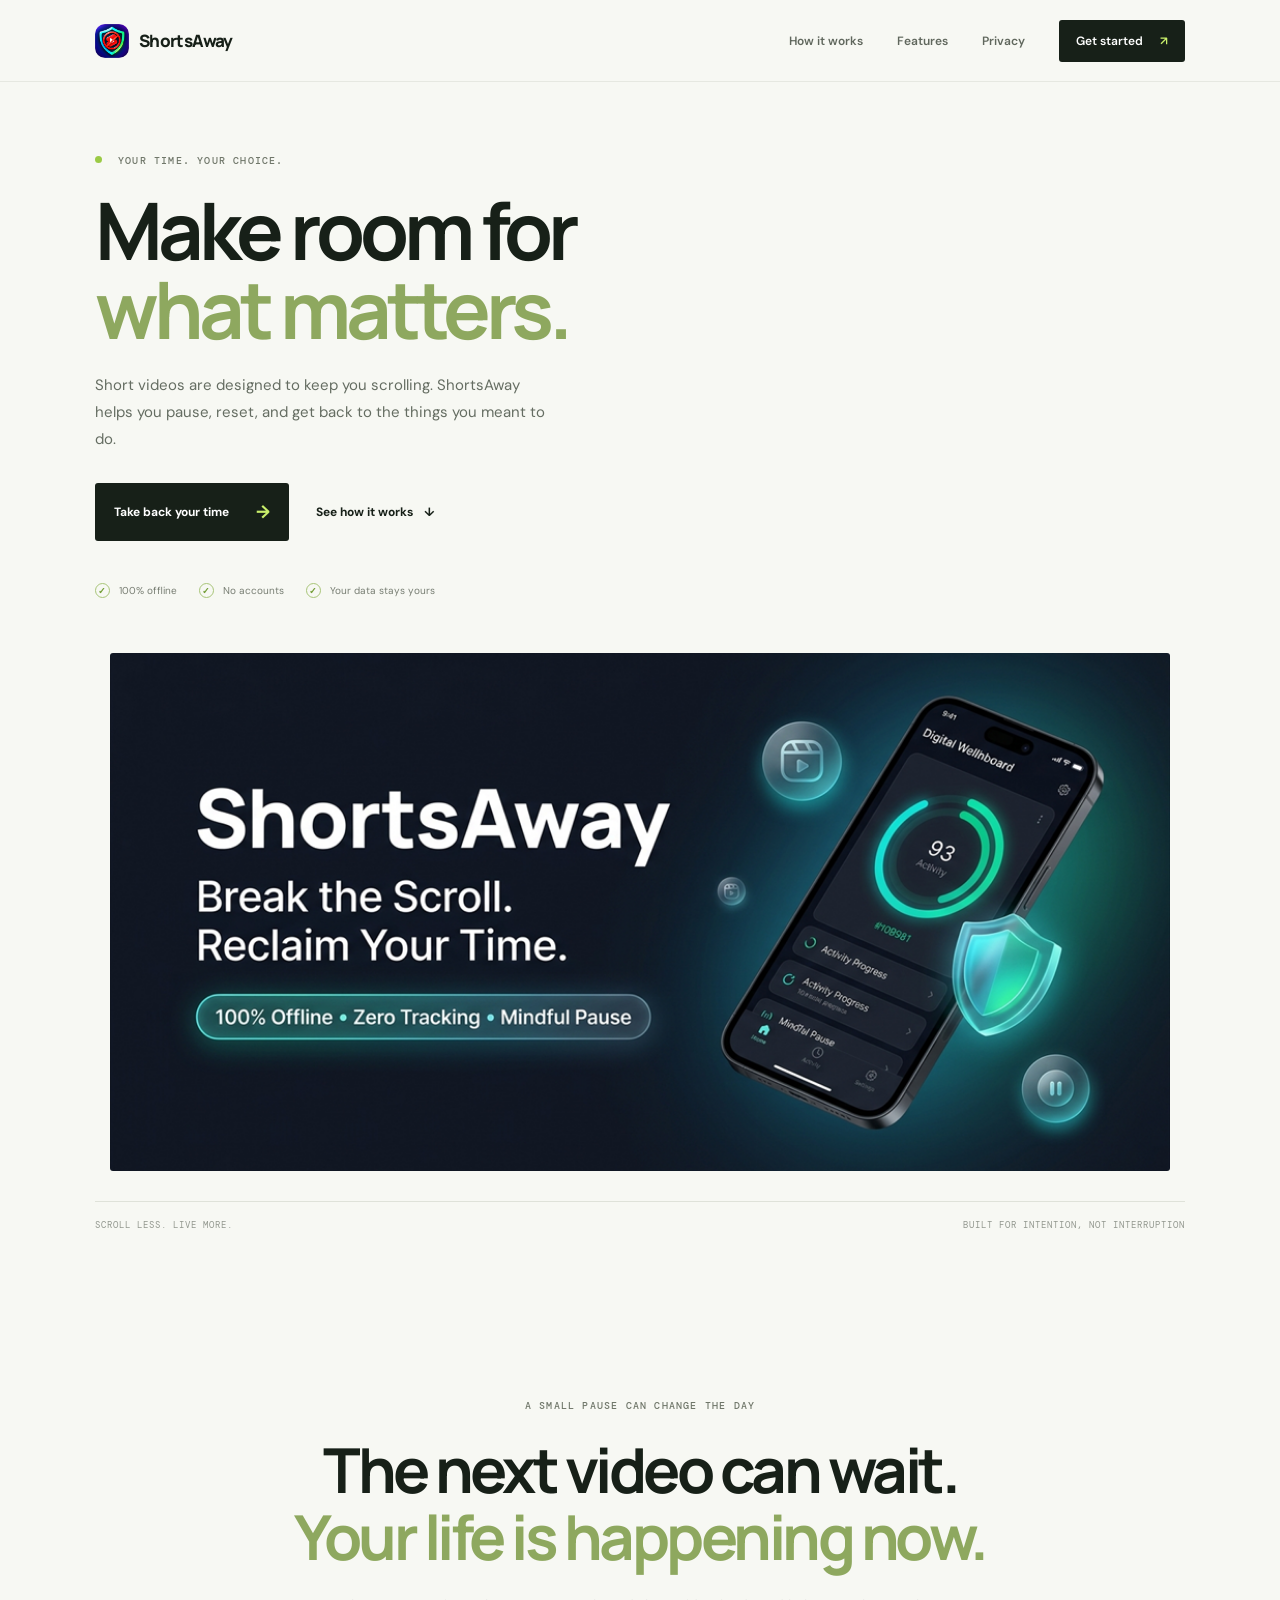
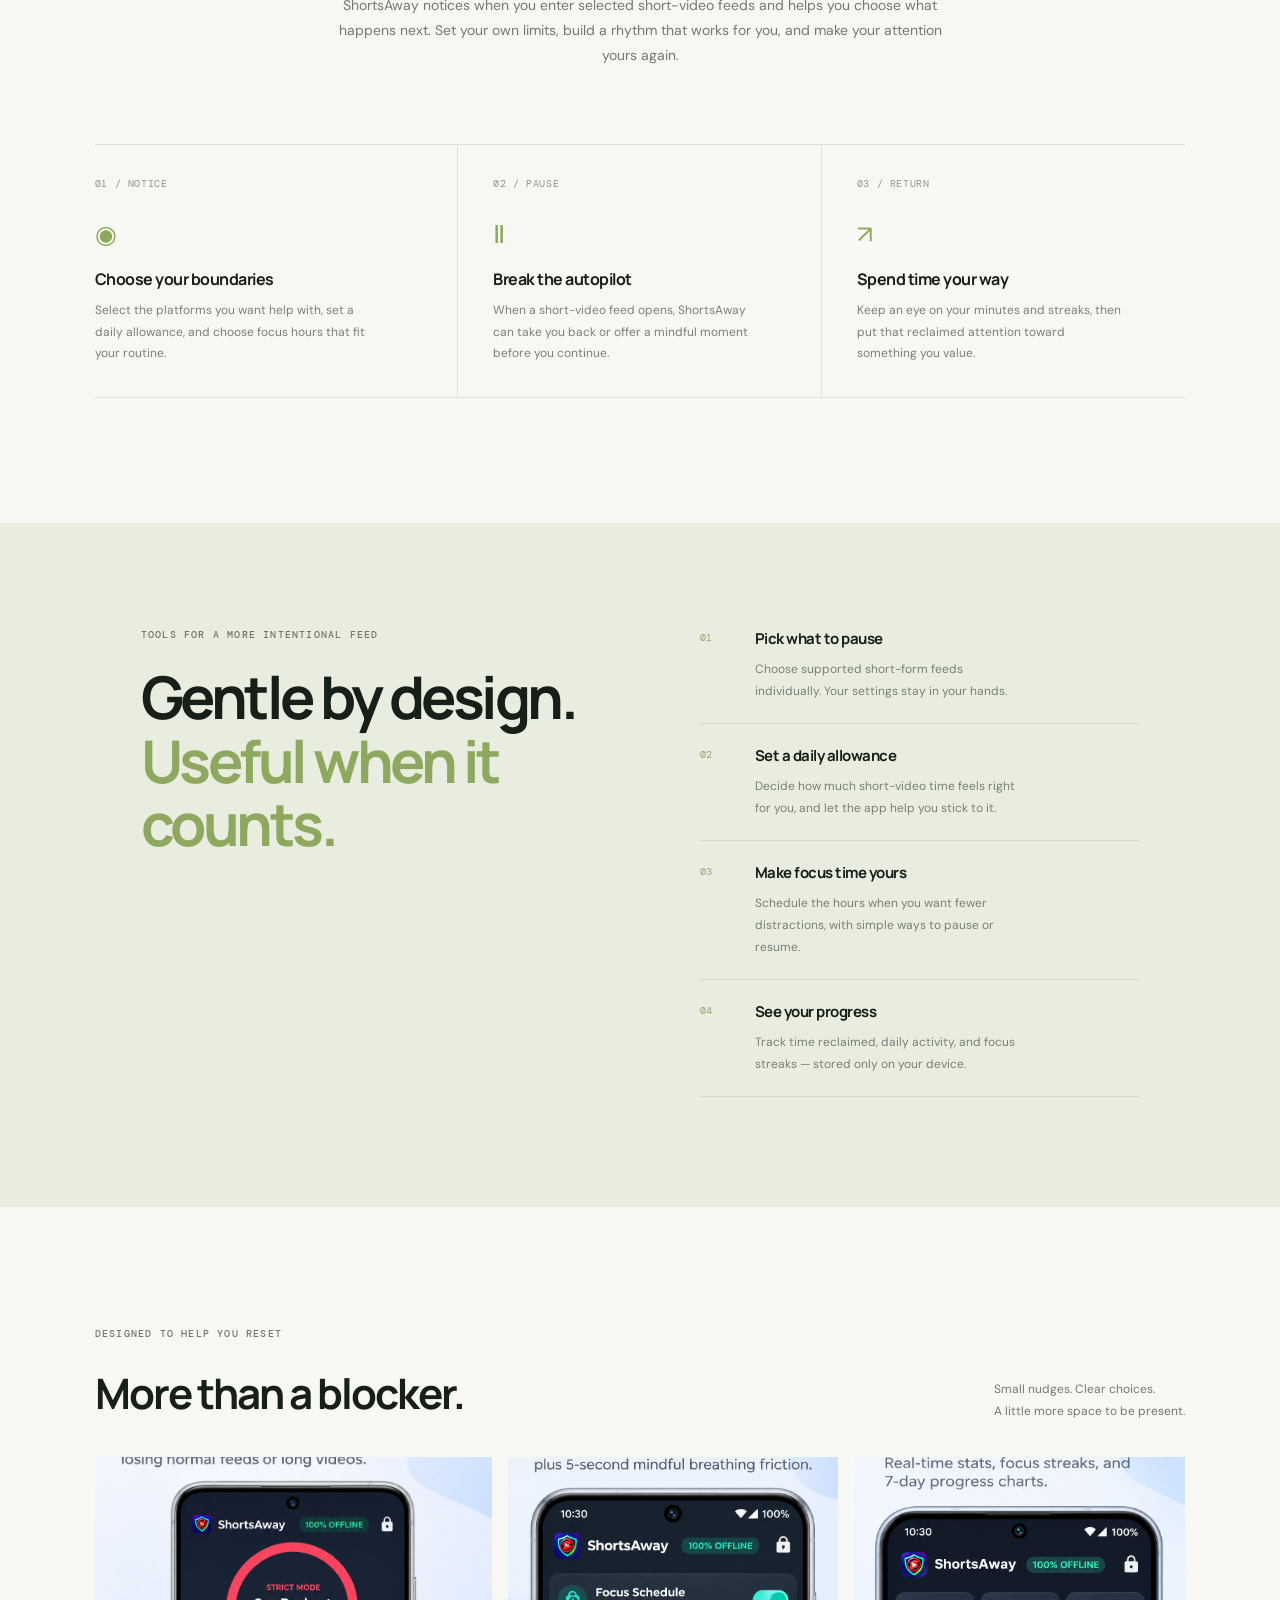
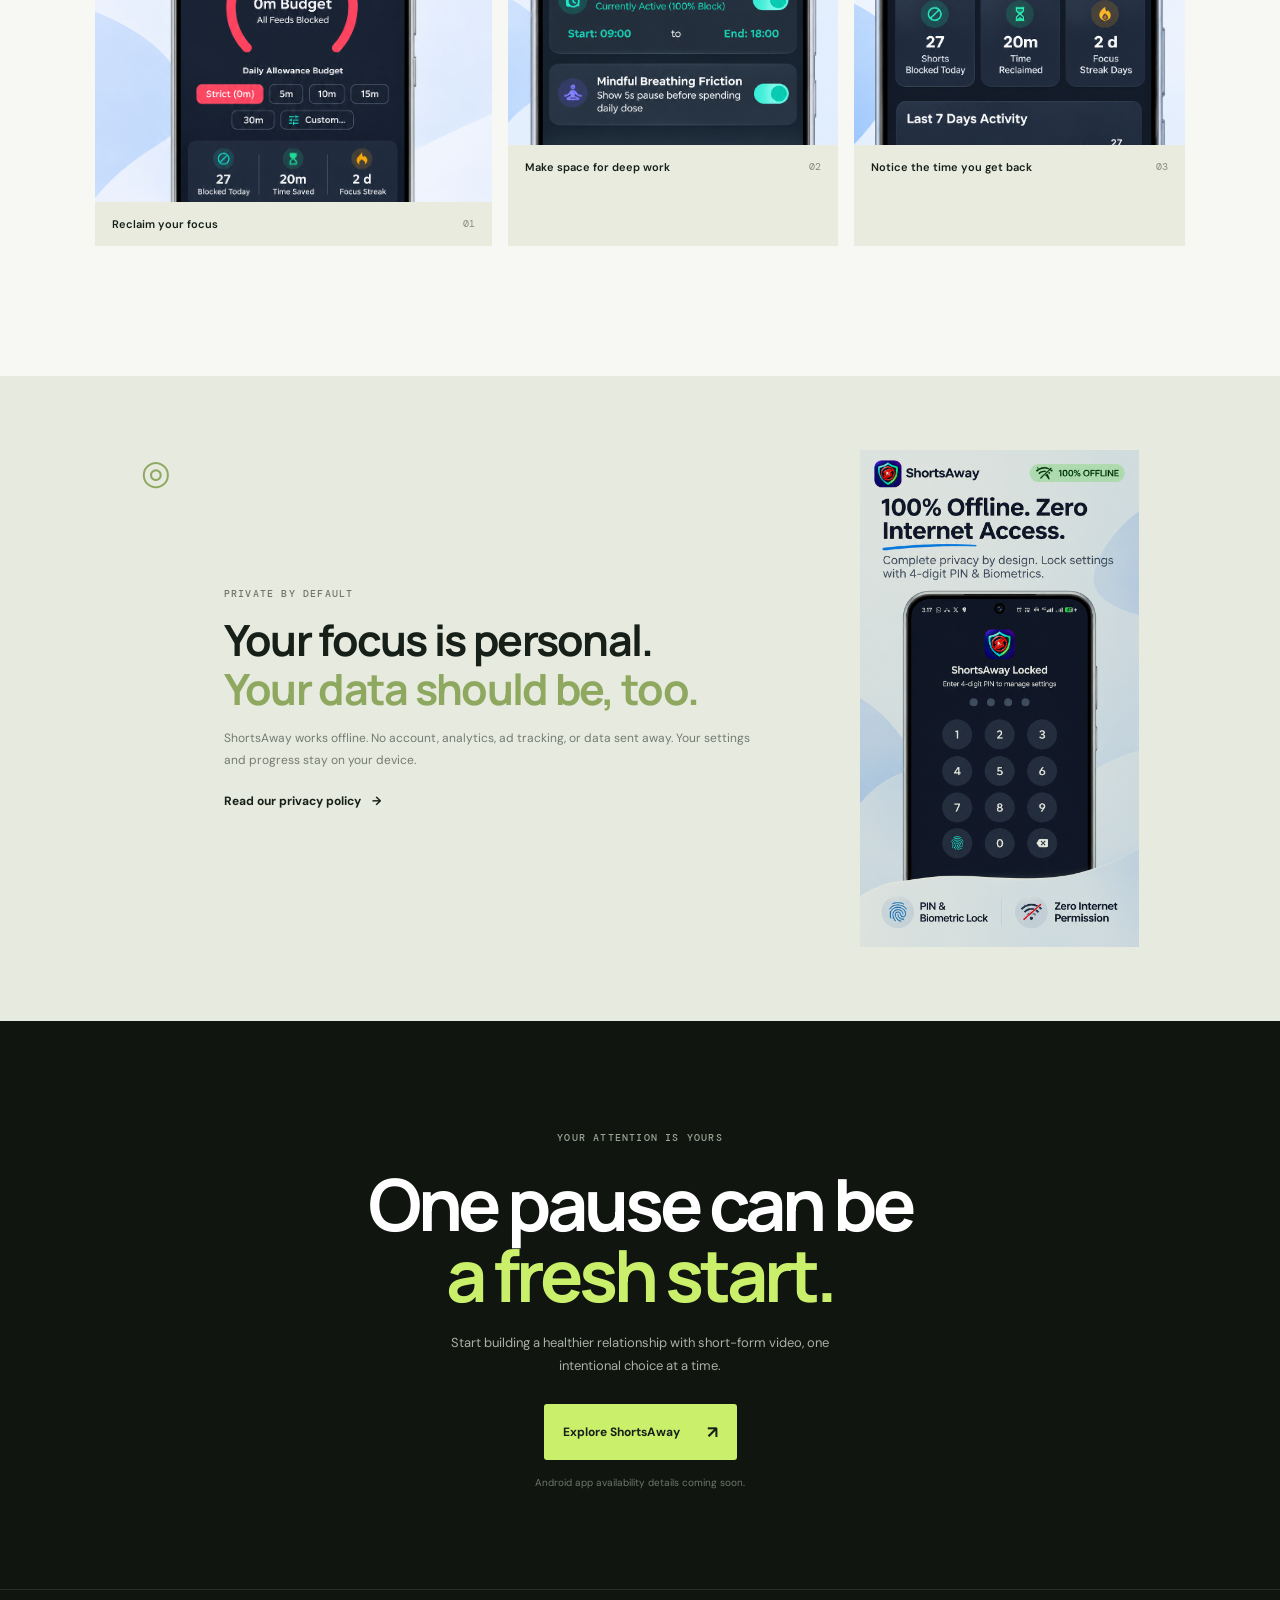
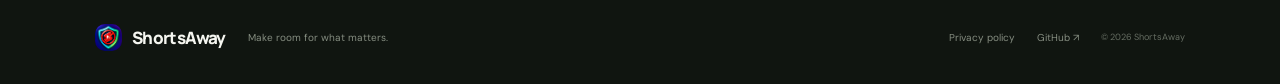
==== index.html @ 8b2a844a "Create ShortsAway GitHub Pages site" ====
<!doctype html>
<html lang="en">
<head>
  <meta charset="utf-8">
  <meta name="viewport" content="width=device-width, initial-scale=1">
  <meta name="theme-color" content="#10130f">
  <meta name="description" content="ShortsAway helps you break the short-form scroll with mindful pauses, daily limits, and platform controls — privately, right on your device.">
  <title>ShortsAway — Make room for what matters</title>
  <link rel="icon" href="assets/ShortsAway-1mb-icon.png" type="image/png">
  <link rel="stylesheet" href="styles.css">
</head>
<body>
  <header class="topbar">
    <a class="brand" href="#top" aria-label="ShortsAway home"><img src="assets/ShortsAway-1mb-icon.png" alt=""><span>ShortsAway</span></a>
    <nav aria-label="Main navigation"><a href="#how">How it works</a><a href="#features">Features</a><a href="privacy.html">Privacy</a><a class="nav-cta" href="#get-started">Get started <span aria-hidden="true">↗</span></a></nav>
  </header>
  <main id="top">
    <section class="hero">
      <div class="hero-copy">
        <p class="eyebrow"><span class="dot"></span> YOUR TIME. YOUR CHOICE.</p>
        <h1>Make room for<br><span>what matters.</span></h1>
        <p class="intro">Short videos are designed to keep you scrolling. ShortsAway helps you pause, reset, and get back to the things you meant to do.</p>
        <div class="hero-actions"><a class="button button-primary" href="#get-started">Take back your time <span aria-hidden="true">→</span></a><a class="text-link" href="#how">See how it works <span aria-hidden="true">↓</span></a></div>
        <div class="trust-row"><span><b class="check">✓</b> 100% offline</span><span><b class="check">✓</b> No accounts</span><span><b class="check">✓</b> Your data stays yours</span></div>
      </div>
      <div class="hero-art"><img src="assets/shortsaway_feature_graphic_1024x500.png" alt="ShortsAway: reclaim your focus with mindful breaks from short-form video"></div>
      <div class="hero-foot"><span>SCROLL LESS. LIVE MORE.</span><span>BUILT FOR INTENTION, NOT INTERRUPTION</span></div>
    </section>
    <section class="manifesto" id="how">
      <p class="eyebrow">A SMALL PAUSE CAN CHANGE THE DAY</p>
      <h2>The next video can wait.<br><span>Your life is happening now.</span></h2>
      <p>ShortsAway notices when you enter selected short-video feeds and helps you choose what happens next. Set your own limits, build a rhythm that works for you, and make your attention yours again.</p>
      <div class="steps">
        <article><span class="step-no">01 / NOTICE</span><div class="step-icon">◉</div><h3>Choose your boundaries</h3><p>Select the platforms you want help with, set a daily allowance, and choose focus hours that fit your routine.</p></article>
        <article><span class="step-no">02 / PAUSE</span><div class="step-icon">Ⅱ</div><h3>Break the autopilot</h3><p>When a short-video feed opens, ShortsAway can take you back or offer a mindful moment before you continue.</p></article>
        <article><span class="step-no">03 / RETURN</span><div class="step-icon">↗</div><h3>Spend time your way</h3><p>Keep an eye on your minutes and streaks, then put that reclaimed attention toward something you value.</p></article>
      </div>
    </section>
    <section class="feature-band" id="features">
      <div class="feature-heading"><p class="eyebrow">TOOLS FOR A MORE INTENTIONAL FEED</p><h2>Gentle by design.<br><span>Useful when it counts.</span></h2></div>
      <div class="feature-list">
        <article><span class="feature-mark">01</span><div><h3>Pick what to pause</h3><p>Choose supported short-form feeds individually. Your settings stay in your hands.</p></div></article>
        <article><span class="feature-mark">02</span><div><h3>Set a daily allowance</h3><p>Decide how much short-video time feels right for you, and let the app help you stick to it.</p></div></article>
        <article><span class="feature-mark">03</span><div><h3>Make focus time yours</h3><p>Schedule the hours when you want fewer distractions, with simple ways to pause or resume.</p></div></article>
        <article><span class="feature-mark">04</span><div><h3>See your progress</h3><p>Track time reclaimed, daily activity, and focus streaks — stored only on your device.</p></div></article>
      </div>
    </section>
    <section class="gallery" aria-label="ShortsAway in action">
      <div class="gallery-head"><div><p class="eyebrow">DESIGNED TO HELP YOU RESET</p><h2>More than a blocker.</h2></div><p>Small nudges. Clear choices.<br>A little more space to be present.</p></div>
      <div class="gallery-grid">
        <figure class="gallery-card card-tall"><img src="assets/ShortsAway_ Reclaim Your Focus.png" alt="Reclaim your focus with ShortsAway"><figcaption>Reclaim your focus <span>01</span></figcaption></figure>
        <figure class="gallery-card"><img src="assets/ShortsAway Deep Work Poster.png" alt="ShortsAway deep work mode"><figcaption>Make space for deep work <span>02</span></figcaption></figure>
        <figure class="gallery-card"><img src="assets/Track Every Minute Saved.png" alt="Track every minute saved"><figcaption>Notice the time you get back <span>03</span></figcaption></figure>
      </div>
    </section>
    <section class="privacy-callout">
      <div class="privacy-symbol">◎</div><div><p class="eyebrow">PRIVATE BY DEFAULT</p><h2>Your focus is personal.<br><span>Your data should be, too.</span></h2><p>ShortsAway works offline. No account, analytics, ad tracking, or data sent away. Your settings and progress stay on your device.</p><a class="text-link" href="privacy.html">Read our privacy policy <span aria-hidden="true">→</span></a></div>
      <img class="privacy-art" src="assets/ShortsAway_ Privacy by Design.png" alt="ShortsAway privacy by design">
    </section>
    <section class="closing" id="get-started">
      <p class="eyebrow">YOUR ATTENTION IS YOURS</p><h2>One pause can be<br><span>a fresh start.</span></h2>
      <p>Start building a healthier relationship with short-form video, one intentional choice at a time.</p>
      <a class="button button-light" href="https://github.com/jaimurugan-p/ShortsAway-web" target="_blank" rel="noopener">Explore ShortsAway <span aria-hidden="true">↗</span></a>
      <small>Android app availability details coming soon.</small>
    </section>
  </main>
  <footer><a class="brand" href="#top"><img src="assets/ShortsAway-1mb-icon.png" alt=""><span>ShortsAway</span></a><span>Make room for what matters.</span><div><a href="privacy.html">Privacy policy</a><a href="https://github.com/jaimurugan-p/ShortsAway-web" target="_blank" rel="noopener">GitHub ↗</a></div><small>© 2026 ShortsAway</small></footer>
</body>
</html>
---- styles.css ----
@import url('https://fonts.googleapis.com/css2?family=DM+Mono:wght@400;500&family=DM+Sans:wght@400;500;600;700&family=Manrope:wght@400;500;600;700;800&display=swap');
:root{--ink:#172018;--muted:#777d73;--paper:#f7f8f3;--green:#c9ef6b;--dark:#101510;--line:#dfe2d9;--sans:'DM Sans',Arial,sans-serif;--display:Manrope,'DM Sans',sans-serif;--mono:'DM Mono',monospace}*{box-sizing:border-box}html{scroll-behavior:smooth}body{margin:0;background:var(--paper);color:var(--ink);font-family:var(--sans);-webkit-font-smoothing:antialiased}a{color:inherit;text-decoration:none}.topbar{height:82px;padding:0 7.4%;display:flex;align-items:center;justify-content:space-between;border-bottom:1px solid #e6e8e1;background:var(--paper)}.brand{display:flex;align-items:center;gap:10px;font:800 17px var(--display);letter-spacing:-.6px}.brand img{width:34px;height:34px;object-fit:contain;border-radius:10px}.topbar nav{display:flex;gap:34px;align-items:center;font-size:12px;font-weight:600}.topbar nav a:not(.nav-cta){color:#60675d}.topbar nav a:hover,.text-link:hover,footer a:hover{color:#71982f}.nav-cta{background:var(--ink);color:white;padding:13px 17px;border-radius:3px}.nav-cta span{padding-left:14px;color:var(--green)}.hero{padding:72px 7.4% 20px;position:relative;max-width:1600px;margin:auto}.hero-copy{max-width:690px;position:relative;z-index:1}.eyebrow{font:500 10px var(--mono);letter-spacing:1.2px;color:#70776a;margin:0 0 24px}.dot{display:inline-block;width:7px;height:7px;border-radius:50%;background:#9bca45;margin-right:9px;vertical-align:1px}.hero h1,.manifesto h2,.feature-heading h2,.closing h2{font:700 clamp(48px,6.2vw,82px)/.99 var(--display);letter-spacing:-5px;margin:0}.hero h1 span,.manifesto h2 span,.feature-heading h2 span{color:#8ea85f}.intro{font-size:15px;line-height:1.8;color:#656d62;max-width:465px;margin:24px 0}.hero-actions{display:flex;align-items:center;gap:27px;margin-top:30px}.button{display:inline-flex;align-items:center;gap:27px;padding:17px 19px;border-radius:3px;font-size:12px;font-weight:700}.button-primary{background:var(--ink);color:white}.button-primary span{color:var(--green);font-size:18px}.text-link{font-size:12px;font-weight:700}.text-link span{margin-left:8px}.trust-row{display:flex;gap:22px;flex-wrap:wrap;margin-top:42px;font-size:10px;color:#777d72}.check{display:inline-grid;place-items:center;border:1px solid #a8c578;color:#719c34;border-radius:50%;font-size:9px;width:15px;height:15px;margin-right:6px}.hero-art{position:relative;margin:55px auto 0;max-width:1060px}.hero-art img{width:100%;display:block;border-radius:3px}.hero-foot{border-top:1px solid var(--line);margin-top:30px;padding:17px 0 3px;display:flex;justify-content:space-between;color:#92978e;font:9px var(--mono);letter-spacing:1px}.manifesto{padding:145px 7.4% 125px;text-align:center}.manifesto .eyebrow{margin-bottom:25px}.manifesto h2,.feature-heading h2{font-size:clamp(39px,5vw,62px);letter-spacing:-3.5px;line-height:1.08}.manifesto>p:not(.eyebrow){max-width:610px;margin:22px auto 0;color:#73796e;line-height:1.8;font-size:14px}.steps{display:grid;grid-template-columns:repeat(3,1fr);gap:0;text-align:left;margin-top:76px;border-top:1px solid var(--line);border-bottom:1px solid var(--line)}.steps article{padding:26px 35px 32px;border-right:1px solid var(--line)}.steps article:first-child{padding-left:0}.steps article:last-child{border:0}.step-no,.feature-mark{font:10px var(--mono);letter-spacing:.6px;color:#8e9587}.step-icon{font-size:25px;color:#8ba958;margin:26px 0 17px}.steps h3,.feature-list h3{font:700 16px var(--display);letter-spacing:-.5px;margin:0 0 10px}.steps p,.feature-list p{font-size:12px;line-height:1.8;color:#788075;margin:0;max-width:270px}.feature-band{background:#e9eddf;padding:105px 11% 110px;display:grid;grid-template-columns:1fr 1fr;gap:12%}.feature-heading h2{font-size:clamp(38px,4.6vw,59px)}.feature-list article{display:grid;grid-template-columns:55px 1fr;padding:21px 0;border-bottom:1px solid #d4dacb}.feature-list article:first-child{padding-top:0}.feature-mark{padding-top:3px;color:#91a36d}.feature-list h3{font-size:15px}.gallery{padding:120px 7.4% 130px}.gallery-head{display:flex;align-items:end;justify-content:space-between;margin-bottom:35px}.gallery-head h2{font:700 42px var(--display);letter-spacing:-2px;margin:0}.gallery-head>p{font-size:12px;line-height:1.8;color:#73796e;margin:0}.gallery-grid{display:grid;grid-template-columns:1.2fr 1fr 1fr;gap:16px}.gallery-card{margin:0;background:#e9ebdf;min-width:0}.gallery-card img{width:100%;aspect-ratio:1.15;display:block;object-fit:cover}.gallery-card.card-tall img{aspect-ratio:1.15}.gallery-card figcaption{padding:15px 17px;display:flex;justify-content:space-between;font-size:11px;font-weight:600}.gallery-card figcaption span{font:10px var(--mono);color:#858c7d}.privacy-callout{background:#e7eadf;display:grid;grid-template-columns:55px 1fr minmax(180px,28%);gap:28px;align-items:center;padding:74px 11%}.privacy-symbol{font-size:34px;color:#8ea85f;align-self:start}.privacy-callout .eyebrow{margin-bottom:16px}.privacy-callout h2{font:700 clamp(28px,3.4vw,43px)/1.13 var(--display);letter-spacing:-1.7px;margin:0}.privacy-callout h2 span{color:#8ea85f}.privacy-callout>div>p:not(.eyebrow){max-width:530px;font-size:12px;line-height:1.8;color:#747b70;margin:15px 0}.privacy-callout .text-link{display:inline-block;margin-top:7px}.privacy-art{width:100%;mix-blend-mode:multiply}.closing{padding:110px 20px 100px;text-align:center;background:var(--dark);color:white}.closing .eyebrow{color:#9aa393}.closing h2{font-size:clamp(47px,6vw,72px);letter-spacing:-4px}.closing h2 span{color:var(--green)}.closing>p:not(.eyebrow){max-width:430px;margin:20px auto 27px;color:#aab0a4;font-size:13px;line-height:1.8}.button-light{background:var(--green);color:var(--ink)}.button-light span{font-size:17px}.closing small{display:block;color:#6e776b;font-size:10px;margin-top:16px}footer{min-height:95px;padding:22px 7.4%;display:flex;align-items:center;gap:22px;border-top:1px solid #2a3028;background:var(--dark);color:#858d80;font-size:10px}footer .brand{color:#f5f6f0}footer .brand img{width:27px;height:27px}footer>div{margin-left:auto;display:flex;gap:22px}footer small{font-size:9px;color:#656d62}
@media(max-width:760px){.topbar{height:68px;padding:0 5%}.topbar nav{gap:15px;font-size:11px}.topbar nav a:nth-child(1),.topbar nav a:nth-child(2){display:none}.nav-cta{padding:11px 12px}.hero{padding:65px 6% 15px}.hero h1{font-size:58px;letter-spacing:-3.7px}.hero-art{margin-top:40px}.trust-row{gap:12px}.hero-foot{font-size:7px;letter-spacing:.5px}.manifesto{padding:95px 7% 80px}.manifesto h2,.feature-heading h2{letter-spacing:-2px}.steps{grid-template-columns:1fr;margin-top:50px}.steps article,.steps article:first-child{padding:23px 0;border-right:0;border-bottom:1px solid var(--line)}.steps article:last-child{border-bottom:0}.step-icon{margin:14px 0 10px}.feature-band{padding:76px 7%;grid-template-columns:1fr;gap:42px}.gallery{padding:82px 6%}.gallery-head{display:block}.gallery-head h2{font-size:36px}.gallery-head>p{margin-top:13px}.gallery-grid{grid-template-columns:1fr 1fr;gap:10px}.gallery-card:first-child{grid-column:span 2}.gallery-card img{aspect-ratio:1}.gallery-card:first-child img{aspect-ratio:1.45}.gallery-card figcaption{padding:12px;font-size:10px}.privacy-callout{padding:60px 7%;grid-template-columns:30px 1fr;gap:14px}.privacy-art{display:none}.closing{padding:80px 8%}.closing h2{letter-spacing:-2.5px}footer{padding:23px 6%;display:grid;grid-template-columns:1fr auto;gap:12px}footer>span{display:none}footer>div{margin:0;gap:12px}footer small{grid-column:1/-1}}
@media(max-width:390px){.hero h1{font-size:50px}.text-link{font-size:11px}.hero-actions{gap:17px}.trust-row{font-size:9px}.hero-foot span:last-child{max-width:130px;text-align:right}}
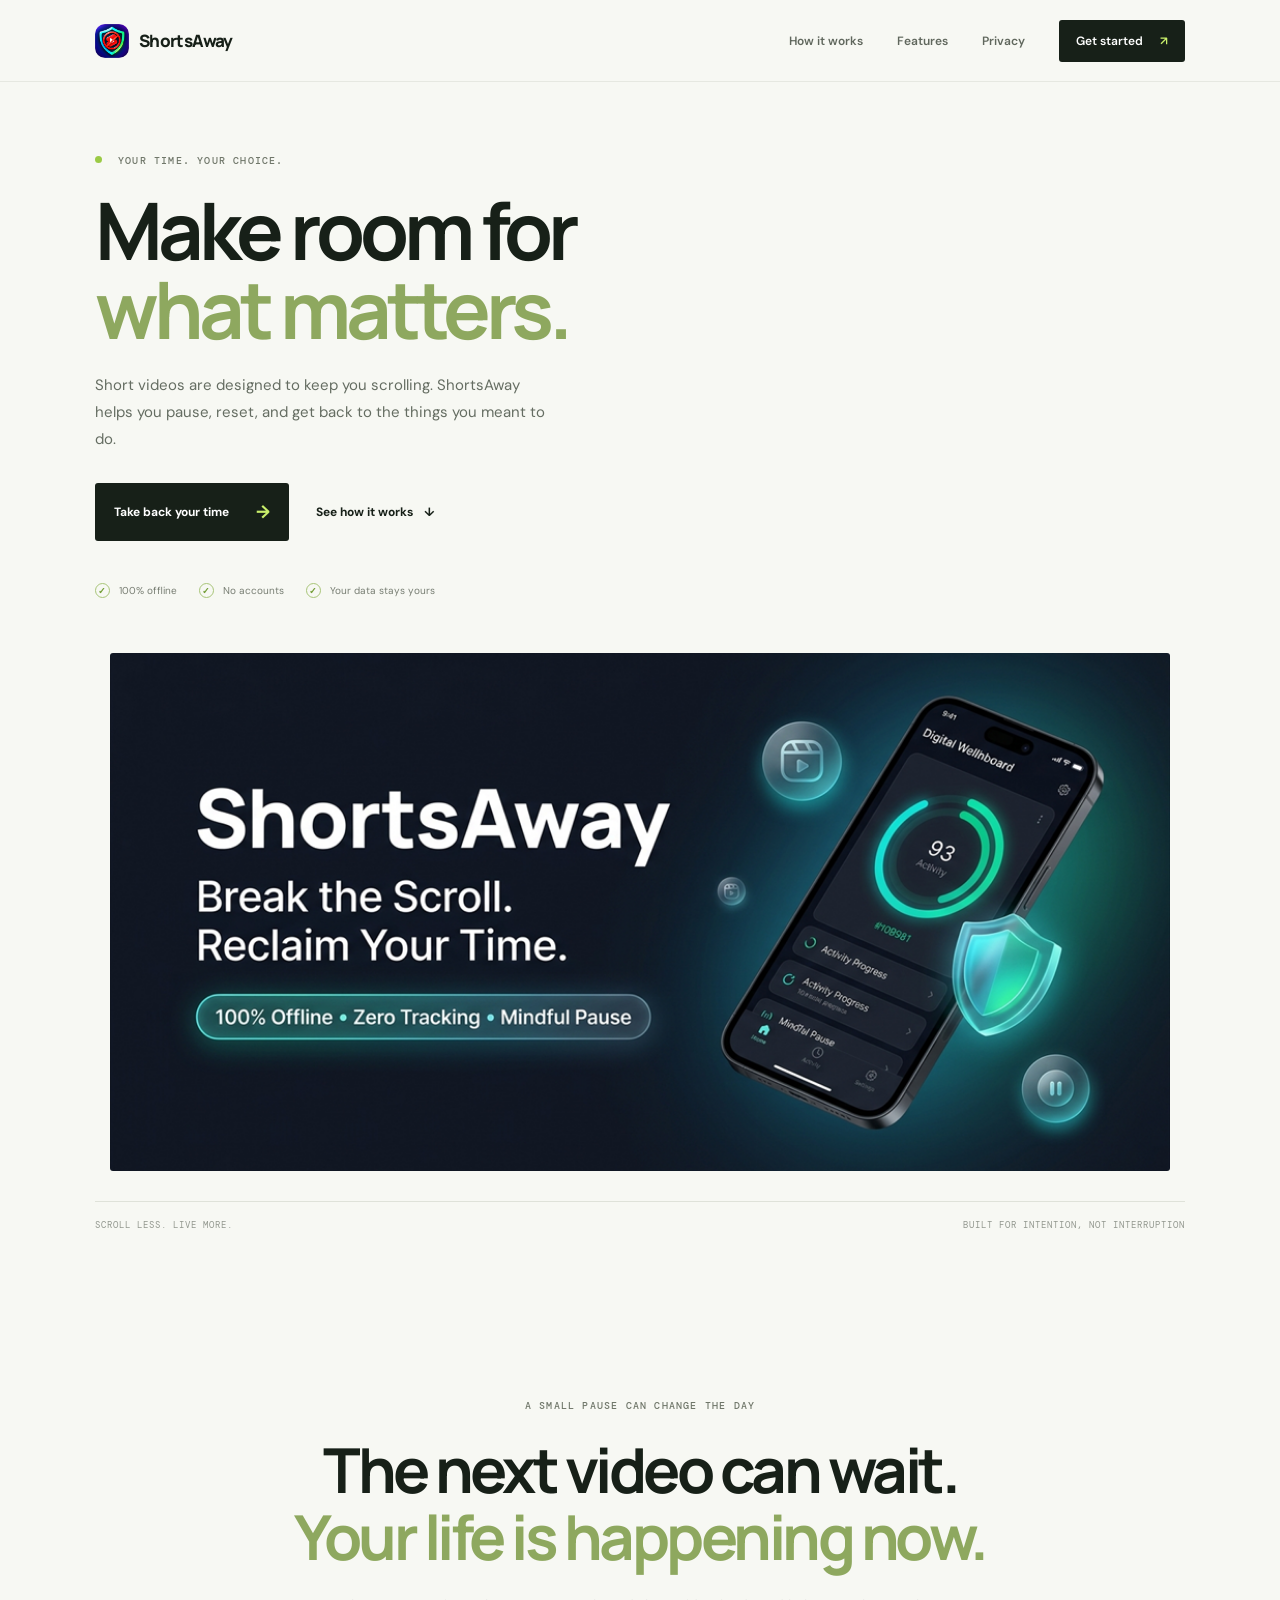
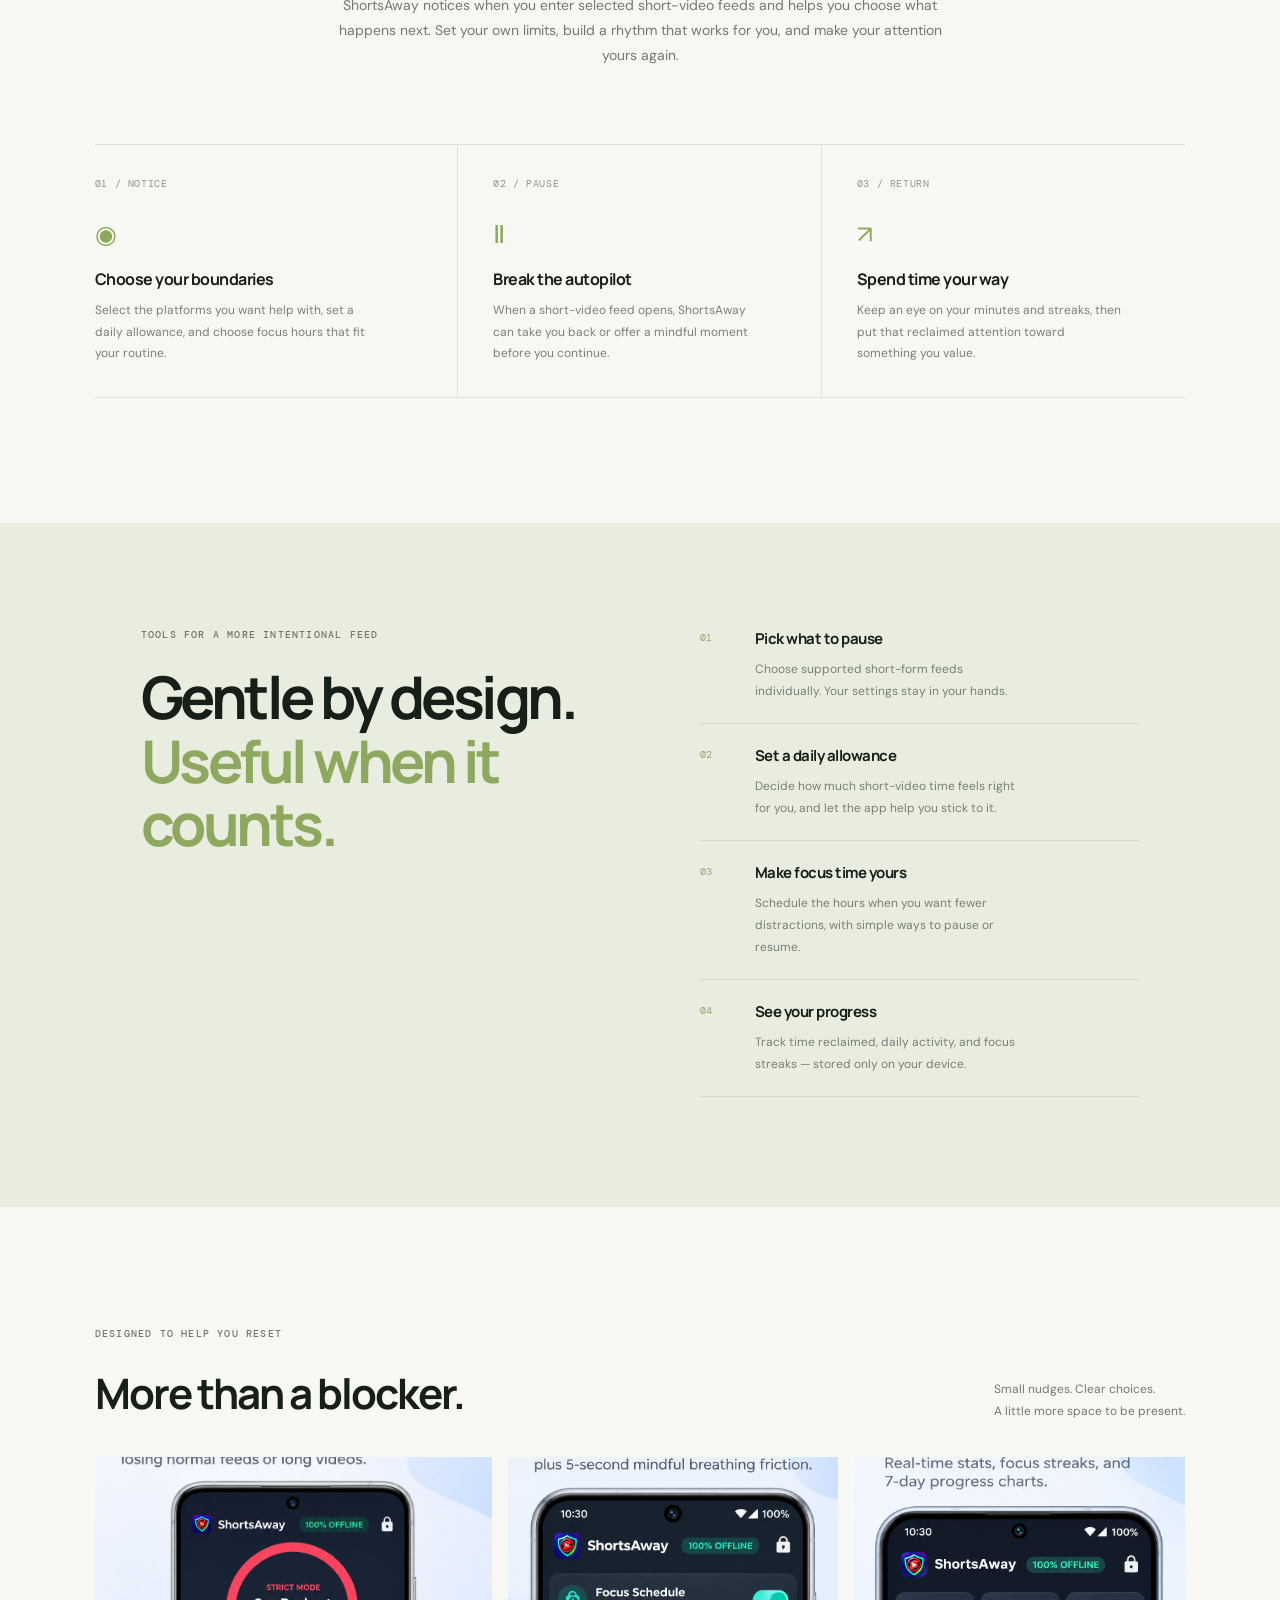
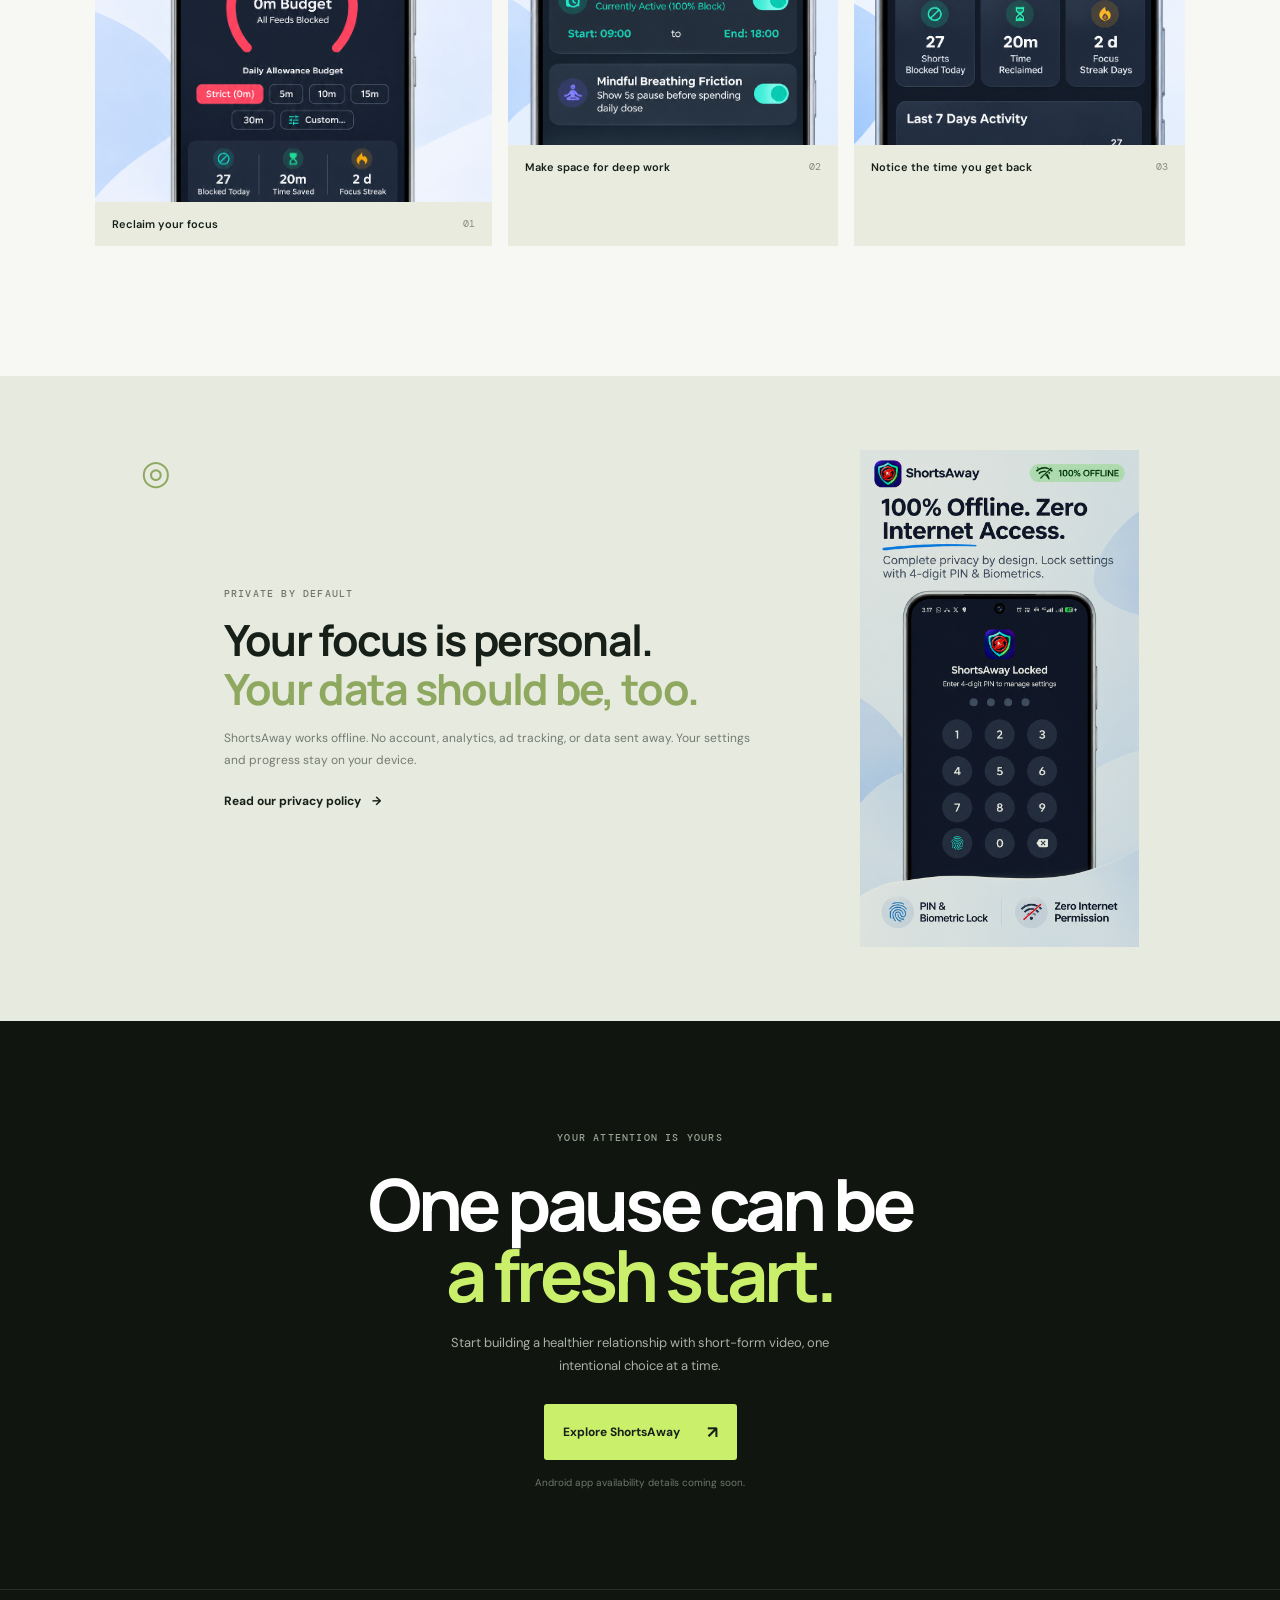
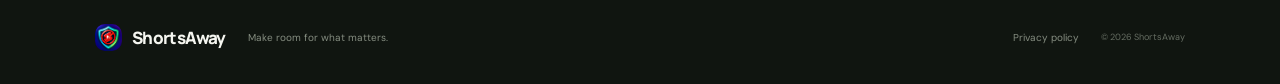
==== commit c2312c01: "Remove GitHub footer links" ====
--- a/index.html
+++ b/index.html
@@ -64,6 +64,7 @@
       <small>Android app availability details coming soon.</small>
     </section>
   </main>
-  <footer><a class="brand" href="#top"><img src="assets/ShortsAway-1mb-icon.png" alt=""><span>ShortsAway</span></a><span>Make room for what matters.</span><div><a href="privacy.html">Privacy policy</a><a href="https://github.com/jaimurugan-p/ShortsAway-web" target="_blank" rel="noopener">GitHub ↗</a></div><small>© 2026 ShortsAway</small></footer>
+  <footer><a class="brand" href="#top"><img src="assets/ShortsAway-1mb-icon.png" alt=""><span>ShortsAway</span></a><span>Make room for what matters.</span><div><a href="privacy.html">Privacy policy</a></div><small>© 2026 ShortsAway</small></footer>
 </body>
 </html>
+
